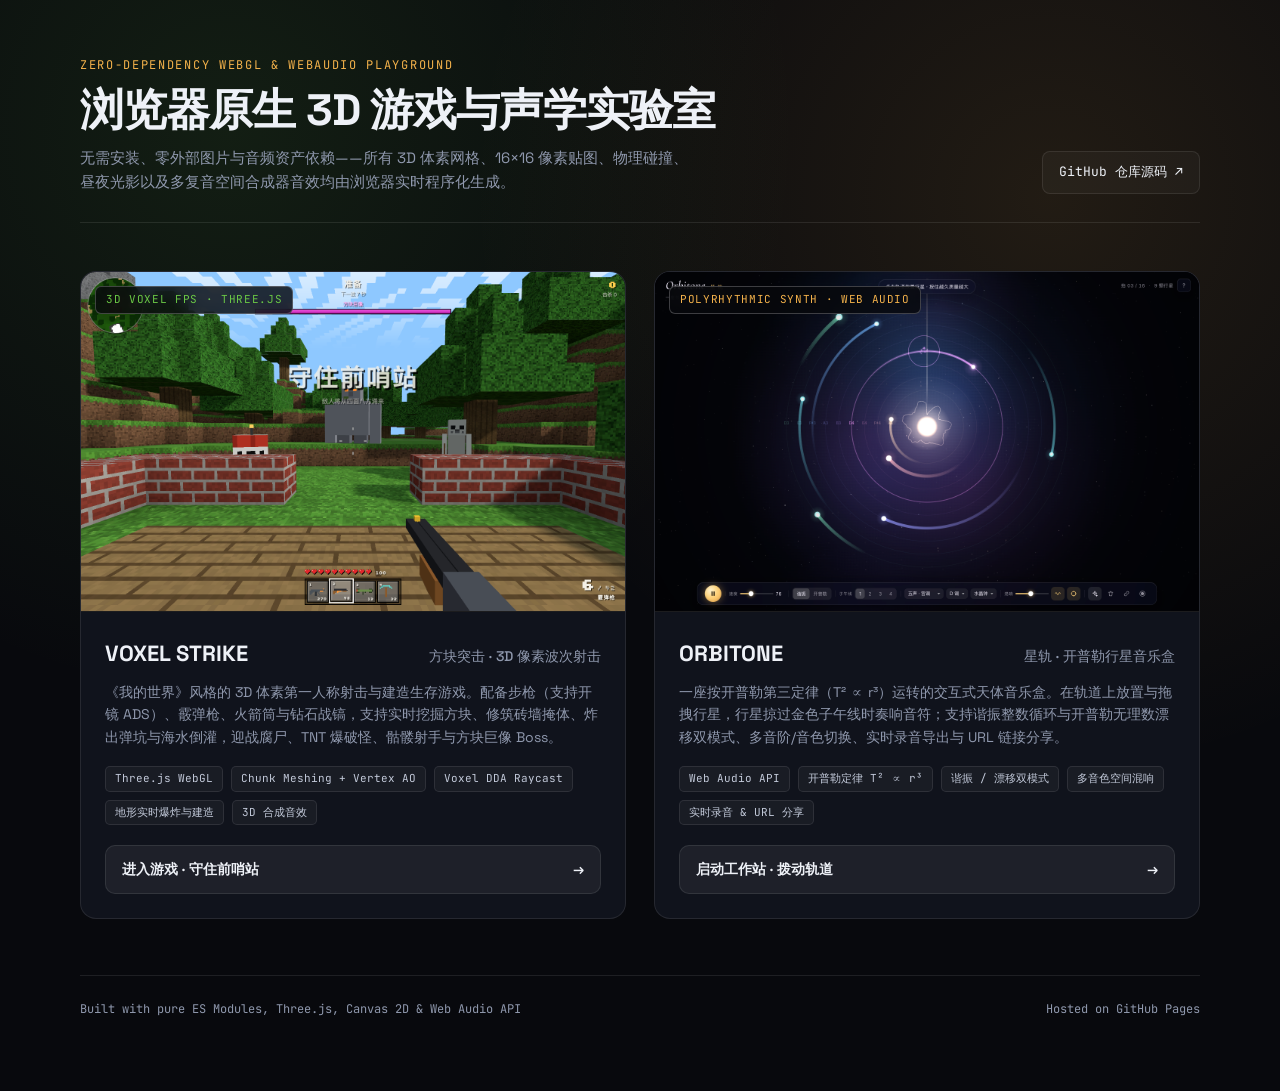
==== index.html @ 622086a9 "feat: 初始化 WebGL 与 WebAudio 互动实验室（收录 VOXEL STRIKE 方块突击 与 ORBITONE 星轨音乐盒）" ====
<!doctype html>
<html lang="zh-CN">
  <head>
    <meta charset="utf-8" />
    <meta name="viewport" content="width=device-width, initial-scale=1" />
    <title>WebGL & WebAudio Interactive Lab · 互动实验作品集</title>
    <link rel="icon" href="data:image/svg+xml,%3Csvg xmlns='http://www.w3.org/2000/svg' viewBox='0 0 16 16'%3E%3Crect width='16' height='16' rx='3' fill='%2310131c'/%3E%3Ccircle cx='8' cy='8' r='5' fill='none' stroke='%23f4b24b' stroke-width='1.5'/%3E%3Crect x='6' y='6' width='4' height='4' fill='%236bc946'/%3E%3C/svg%3E" />
    <meta
      name="description"
      content="纯前端零依赖浏览器原生互动实验室：包含 3D 体素第一人称波次射击游戏《VOXEL STRIKE · 方块突击》与欧几里得引力多节奏音乐合成器《ORBITONE》。"
    />
    <link rel="preconnect" href="https://fonts.googleapis.com" />
    <link rel="preconnect" href="https://fonts.gstatic.com" crossorigin />
    <link
      href="https://fonts.googleapis.com/css2?family=JetBrains+Mono:wght@400;600&family=Space+Grotesk:wght@500;700&display=swap"
      rel="stylesheet"
    />
    <style>
      :root {
        --bg: #08090d;
        --panel: #10131c;
        --panel-hover: #151a27;
        --border: rgba(255, 255, 255, 0.09);
        --border-bright: rgba(255, 255, 255, 0.22);
        --text: #eef1f7;
        --muted: #8f98ad;
        --green: #6bc946;
        --amber: #f4b24b;
        --cyan: #4dd4e8;
      }

      * {
        box-sizing: border-box;
        margin: 0;
        padding: 0;
      }

      body {
        min-height: 100vh;
        background:
          radial-gradient(circle at 18% 12%, rgba(107, 201, 70, 0.11), transparent 40%),
          radial-gradient(circle at 82% 18%, rgba(244, 178, 75, 0.11), transparent 42%),
          var(--bg);
        color: var(--text);
        font-family:
          'Space Grotesk',
          -apple-system,
          BlinkMacSystemFont,
          'PingFang SC',
          'Microsoft YaHei',
          sans-serif;
        line-height: 1.6;
        padding: 56px 24px 72px;
      }

      .wrap {
        max-width: 1120px;
        margin: 0 auto;
      }

      header {
        margin-bottom: 48px;
        border-bottom: 1px solid var(--border);
        padding-bottom: 28px;
        display: flex;
        flex-wrap: wrap;
        justify-content: space-between;
        align-items: flex-end;
        gap: 20px;
      }

      .eyebrow {
        font-family: 'JetBrains Mono', monospace;
        font-size: 12px;
        letter-spacing: 0.14em;
        text-transform: uppercase;
        color: var(--amber);
        margin-bottom: 10px;
      }

      h1 {
        font-size: clamp(28px, 4.5vw, 44px);
        font-weight: 700;
        letter-spacing: -0.02em;
        line-height: 1.15;
      }

      .subtitle {
        color: var(--muted);
        max-width: 620px;
        margin-top: 10px;
        font-size: 15px;
      }

      .gh-link {
        display: inline-flex;
        align-items: center;
        gap: 8px;
        padding: 10px 16px;
        border-radius: 8px;
        border: 1px solid var(--border);
        background: rgba(255, 255, 255, 0.03);
        color: var(--text);
        text-decoration: none;
        font-family: 'JetBrains Mono', monospace;
        font-size: 13px;
        transition: border-color 0.2s, background 0.2s;
      }

      .gh-link:hover {
        border-color: var(--border-bright);
        background: rgba(255, 255, 255, 0.07);
      }

      .grid {
        display: grid;
        grid-template-columns: repeat(auto-fit, minmax(340px, 1fr));
        gap: 28px;
      }

      .card {
        display: flex;
        flex-direction: column;
        background: var(--panel);
        border: 1px solid var(--border);
        border-radius: 16px;
        overflow: hidden;
        transition: transform 0.22s ease, border-color 0.22s ease, background 0.22s ease;
        text-decoration: none;
        color: inherit;
      }

      .card:hover {
        transform: translateY(-4px);
        background: var(--panel-hover);
        border-color: var(--border-bright);
      }

      .preview {
        position: relative;
        aspect-ratio: 16 / 10;
        background: #050608;
        overflow: hidden;
        border-bottom: 1px solid var(--border);
      }

      .preview img {
        width: 100%;
        height: 100%;
        object-fit: cover;
        display: block;
        transition: transform 0.35s ease;
      }

      .card:hover .preview img {
        transform: scale(1.03);
      }

      .badge {
        position: absolute;
        top: 14px;
        left: 14px;
        padding: 4px 10px;
        border-radius: 6px;
        background: rgba(8, 9, 13, 0.82);
        backdrop-filter: blur(8px);
        border: 1px solid var(--border-bright);
        font-family: 'JetBrains Mono', monospace;
        font-size: 11px;
        letter-spacing: 0.06em;
        text-transform: uppercase;
      }

      .badge.voxel {
        color: var(--green);
      }

      .badge.orbit {
        color: var(--amber);
      }

      .body {
        padding: 24px;
        display: flex;
        flex-direction: column;
        flex: 1;
      }

      .title-row {
        display: flex;
        align-items: baseline;
        justify-content: space-between;
        gap: 12px;
        margin-bottom: 10px;
      }

      .card h2 {
        font-size: 22px;
        font-weight: 700;
      }

      .card .zh {
        font-size: 14px;
        color: var(--muted);
        font-weight: 500;
      }

      .desc {
        color: var(--muted);
        font-size: 14px;
        margin-bottom: 18px;
        flex: 1;
      }

      .tags {
        display: flex;
        flex-wrap: wrap;
        gap: 8px;
        margin-bottom: 20px;
      }

      .tag {
        font-family: 'JetBrains Mono', monospace;
        font-size: 11px;
        padding: 3px 9px;
        border-radius: 5px;
        background: rgba(255, 255, 255, 0.04);
        border: 1px solid var(--border);
        color: #c2c9d9;
      }

      .cta {
        display: inline-flex;
        align-items: center;
        justify-content: space-between;
        padding: 12px 16px;
        border-radius: 10px;
        font-weight: 600;
        font-size: 14px;
        background: rgba(255, 255, 255, 0.06);
        border: 1px solid var(--border);
        transition: background 0.2s, border-color 0.2s;
      }

      .card.voxel-card:hover .cta {
        background: rgba(107, 201, 70, 0.16);
        border-color: rgba(107, 201, 70, 0.55);
        color: #d9ffca;
      }

      .card.orbit-card:hover .cta {
        background: rgba(244, 178, 75, 0.16);
        border-color: rgba(244, 178, 75, 0.55);
        color: #ffebc7;
      }

      footer {
        margin-top: 56px;
        padding-top: 24px;
        border-top: 1px solid var(--border);
        display: flex;
        flex-wrap: wrap;
        justify-content: space-between;
        gap: 12px;
        color: var(--muted);
        font-family: 'JetBrains Mono', monospace;
        font-size: 12px;
      }
    </style>
  </head>
  <body>
    <div class="wrap">
      <header>
        <div>
          <div class="eyebrow">ZERO-DEPENDENCY WEBGL &amp; WEBAUDIO PLAYGROUND</div>
          <h1>浏览器原生 3D 游戏与声学实验室</h1>
          <p class="subtitle">
            无需安装、零外部图片与音频资产依赖——所有 3D 体素网格、16×16 像素贴图、物理碰撞、昼夜光影以及多复音空间合成器音效均由浏览器实时程序化生成。
          </p>
        </div>
        <a class="gh-link" href="https://github.com/yuanyang749/webgl-playground" target="_blank" rel="noopener">
          <span>GitHub 仓库源码</span>
          <span>↗</span>
        </a>
      </header>

      <main class="grid">
        <!-- Project 1: Voxel Strike -->
        <a class="card voxel-card" href="./voxel-strike/">
          <div class="preview">
            <img src="./assets/voxel-strike.png" alt="VOXEL STRIKE · 方块突击 实机画面" loading="lazy" />
            <span class="badge voxel">3D Voxel FPS · Three.js</span>
          </div>
          <div class="body">
            <div class="title-row">
              <h2>VOXEL STRIKE</h2>
              <span class="zh">方块突击 · 3D 像素波次射击</span>
            </div>
            <p class="desc">
              《我的世界》风格的 3D 体素第一人称射击与建造生存游戏。配备步枪（支持开镜 ADS）、霰弹枪、火箭筒与钻石战镐，支持实时挖掘方块、修筑砖墙掩体、炸出弹坑与海水倒灌，迎战腐尸、TNT 爆破怪、骷髅射手与方块巨像 Boss。
            </p>
            <div class="tags">
              <span class="tag">Three.js WebGL</span>
              <span class="tag">Chunk Meshing + Vertex AO</span>
              <span class="tag">Voxel DDA Raycast</span>
              <span class="tag">地形实时爆炸与建造</span>
              <span class="tag">3D 合成音效</span>
            </div>
            <div class="cta">
              <span>进入游戏 · 守住前哨站</span>
              <span>→</span>
            </div>
          </div>
        </a>

        <!-- Project 2: Orbitone -->
        <a class="card orbit-card" href="./orbitone/">
          <div class="preview">
            <img src="./assets/orbitone.png" alt="ORBITONE · 欧几里得引力多节奏音乐合成器" loading="lazy" />
            <span class="badge orbit">Polyrhythmic Synth · Web Audio</span>
          </div>
          <div class="body">
            <div class="title-row">
              <h2>ORBITONE</h2>
              <span class="zh">星轨 · 开普勒行星音乐盒</span>
            </div>
            <p class="desc">
              一座按开普勒第三定律（T² ∝ r³）运转的交互式天体音乐盒。在轨道上放置与拖拽行星，行星掠过金色子午线时奏响音符；支持谐振整数循环与开普勒无理数漂移双模式、多音阶/音色切换、实时录音导出与 URL 链接分享。
            </p>
            <div class="tags">
              <span class="tag">Web Audio API</span>
              <span class="tag">开普勒定律 T² ∝ r³</span>
              <span class="tag">谐振 / 漂移双模式</span>
              <span class="tag">多音色空间混响</span>
              <span class="tag">实时录音 &amp; URL 分享</span>
            </div>
            <div class="cta">
              <span>启动工作站 · 拨动轨道</span>
              <span>→</span>
            </div>
          </div>
        </a>
      </main>

      <footer>
        <span>Built with pure ES Modules, Three.js, Canvas 2D &amp; Web Audio API</span>
        <span>Hosted on GitHub Pages</span>
      </footer>
    </div>
  </body>
</html>
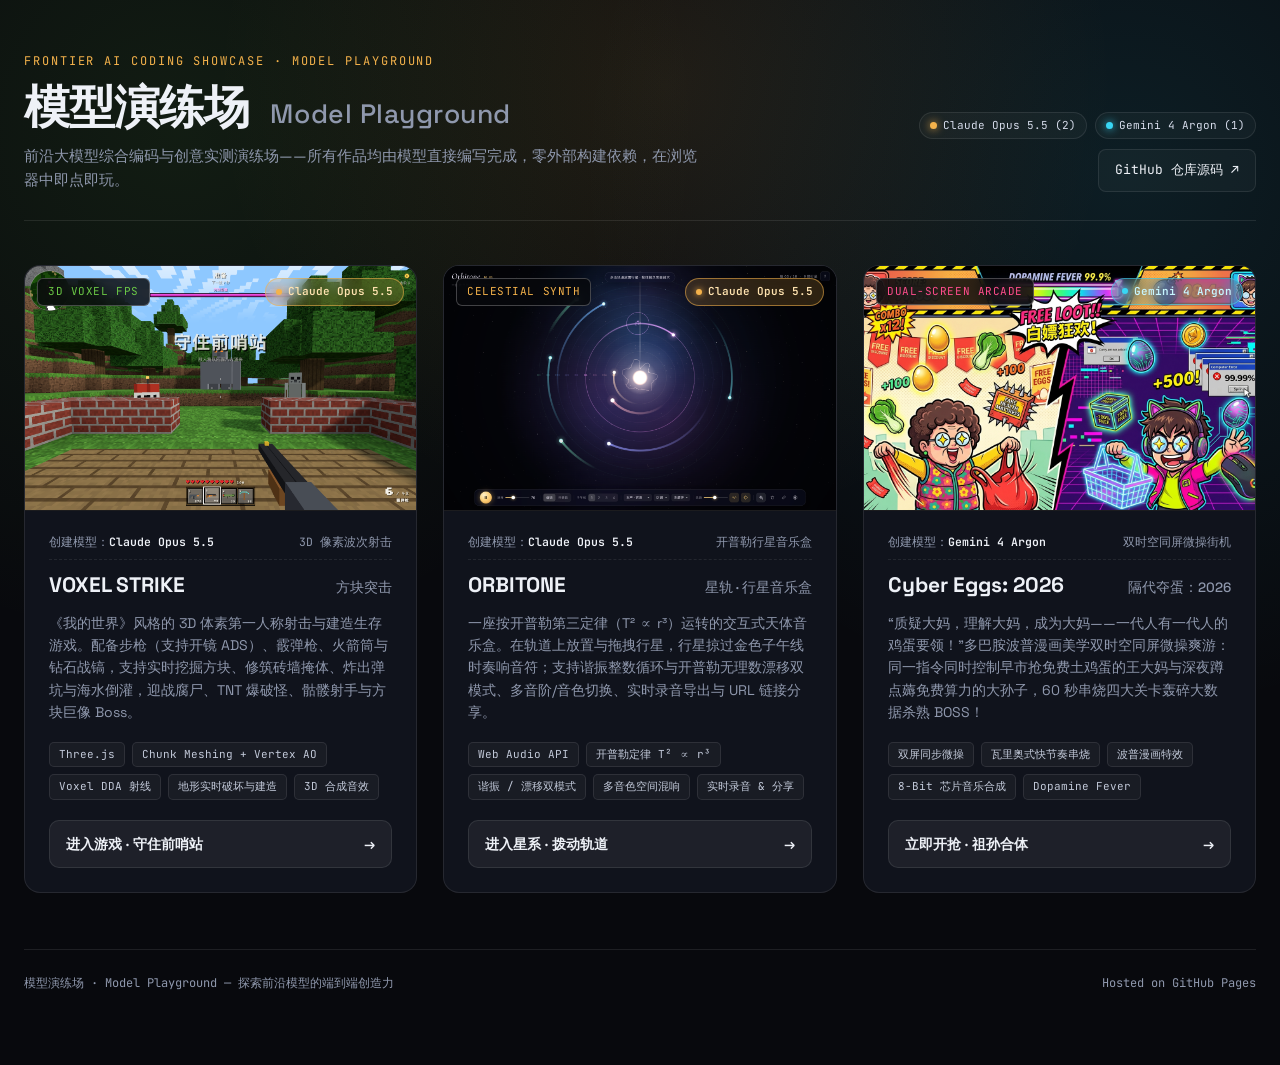
==== commit 60bfce60: "feat: 更名为模型演练场（Model Playground），整合《隔代夺蛋：2026》并在卡片中标注创建模型" ====
--- a/index.html
+++ b/index.html
@@ -3,16 +3,19 @@
   <head>
     <meta charset="utf-8" />
     <meta name="viewport" content="width=device-width, initial-scale=1" />
-    <title>WebGL & WebAudio Interactive Lab · 互动实验作品集</title>
-    <link rel="icon" href="data:image/svg+xml,%3Csvg xmlns='http://www.w3.org/2000/svg' viewBox='0 0 16 16'%3E%3Crect width='16' height='16' rx='3' fill='%2310131c'/%3E%3Ccircle cx='8' cy='8' r='5' fill='none' stroke='%23f4b24b' stroke-width='1.5'/%3E%3Crect x='6' y='6' width='4' height='4' fill='%236bc946'/%3E%3C/svg%3E" />
+    <title>模型演练场 · Model Playground</title>
+    <link
+      rel="icon"
+      href="data:image/svg+xml,%3Csvg xmlns='http://www.w3.org/2000/svg' viewBox='0 0 16 16'%3E%3Crect width='16' height='16' rx='3' fill='%2310131c'/%3E%3Ccircle cx='8' cy='8' r='5' fill='none' stroke='%23f4b24b' stroke-width='1.5'/%3E%3Crect x='6' y='6' width='4' height='4' fill='%236bc946'/%3E%3C/svg%3E"
+    />
     <meta
       name="description"
-      content="纯前端零依赖浏览器原生互动实验室：包含 3D 体素第一人称波次射击游戏《VOXEL STRIKE · 方块突击》与欧几里得引力多节奏音乐合成器《ORBITONE》。"
+      content="模型演练场（Model Playground）：汇聚由 Claude Opus 5.5 与 Gemini 4 Argon 等前沿大模型端到端打造的零依赖浏览器互动游戏与创作工具。"
     />
     <link rel="preconnect" href="https://fonts.googleapis.com" />
     <link rel="preconnect" href="https://fonts.gstatic.com" crossorigin />
     <link
-      href="https://fonts.googleapis.com/css2?family=JetBrains+Mono:wght@400;600&family=Space+Grotesk:wght@500;700&display=swap"
+      href="https://fonts.googleapis.com/css2?family=JetBrains+Mono:wght@400;600;700&family=Space+Grotesk:wght@500;700&display=swap"
       rel="stylesheet"
     />
     <style>
@@ -21,12 +24,13 @@
         --panel: #10131c;
         --panel-hover: #151a27;
         --border: rgba(255, 255, 255, 0.09);
-        --border-bright: rgba(255, 255, 255, 0.22);
+        --border-bright: rgba(255, 255, 255, 0.24);
         --text: #eef1f7;
         --muted: #8f98ad;
         --green: #6bc946;
         --amber: #f4b24b;
-        --cyan: #4dd4e8;
+        --cyan: #38d6f5;
+        --pink: #ff4d8d;
       }
 
       * {
@@ -38,8 +42,9 @@
       body {
         min-height: 100vh;
         background:
-          radial-gradient(circle at 18% 12%, rgba(107, 201, 70, 0.11), transparent 40%),
-          radial-gradient(circle at 82% 18%, rgba(244, 178, 75, 0.11), transparent 42%),
+          radial-gradient(circle at 14% 12%, rgba(107, 201, 70, 0.1), transparent 36%),
+          radial-gradient(circle at 52% 8%, rgba(244, 178, 75, 0.1), transparent 38%),
+          radial-gradient(circle at 88% 16%, rgba(56, 214, 245, 0.1), transparent 38%),
           var(--bg);
         color: var(--text);
         font-family:
@@ -50,16 +55,16 @@
           'Microsoft YaHei',
           sans-serif;
         line-height: 1.6;
-        padding: 56px 24px 72px;
+        padding: 52px 24px 72px;
       }
 
       .wrap {
-        max-width: 1120px;
+        max-width: 1240px;
         margin: 0 auto;
       }
 
       header {
-        margin-bottom: 48px;
+        margin-bottom: 44px;
         border-bottom: 1px solid var(--border);
         padding-bottom: 28px;
         display: flex;
@@ -72,24 +77,74 @@
       .eyebrow {
         font-family: 'JetBrains Mono', monospace;
         font-size: 12px;
-        letter-spacing: 0.14em;
+        letter-spacing: 0.16em;
         text-transform: uppercase;
         color: var(--amber);
         margin-bottom: 10px;
       }
 
       h1 {
-        font-size: clamp(28px, 4.5vw, 44px);
+        font-size: clamp(30px, 4.5vw, 46px);
         font-weight: 700;
         letter-spacing: -0.02em;
         line-height: 1.15;
       }
 
+      h1 span.en {
+        font-weight: 500;
+        font-size: 0.58em;
+        color: var(--muted);
+        margin-left: 10px;
+        letter-spacing: 0.02em;
+      }
+
       .subtitle {
         color: var(--muted);
-        max-width: 620px;
+        max-width: 680px;
         margin-top: 10px;
         font-size: 15px;
+      }
+
+      .header-right {
+        display: flex;
+        flex-direction: column;
+        align-items: flex-end;
+        gap: 10px;
+      }
+
+      .model-legend {
+        display: flex;
+        flex-wrap: wrap;
+        gap: 8px;
+      }
+
+      .legend-chip {
+        display: inline-flex;
+        align-items: center;
+        gap: 6px;
+        font-family: 'JetBrains Mono', monospace;
+        font-size: 11px;
+        padding: 4px 10px;
+        border-radius: 999px;
+        border: 1px solid var(--border);
+        background: rgba(255, 255, 255, 0.03);
+        color: #d6dceb;
+      }
+
+      .legend-dot {
+        width: 7px;
+        height: 7px;
+        border-radius: 50%;
+      }
+
+      .legend-dot.opus {
+        background: var(--amber);
+        box-shadow: 0 0 8px var(--amber);
+      }
+
+      .legend-dot.gemini {
+        background: var(--cyan);
+        box-shadow: 0 0 8px var(--cyan);
       }
 
       .gh-link {
@@ -114,8 +169,8 @@
 
       .grid {
         display: grid;
-        grid-template-columns: repeat(auto-fit, minmax(340px, 1fr));
-        gap: 28px;
+        grid-template-columns: repeat(auto-fit, minmax(350px, 1fr));
+        gap: 26px;
       }
 
       .card {
@@ -156,18 +211,27 @@
         transform: scale(1.03);
       }
 
+      .badge-row {
+        position: absolute;
+        top: 12px;
+        left: 12px;
+        right: 12px;
+        display: flex;
+        justify-content: space-between;
+        align-items: center;
+        gap: 8px;
+        pointer-events: none;
+      }
+
       .badge {
-        position: absolute;
-        top: 14px;
-        left: 14px;
         padding: 4px 10px;
         border-radius: 6px;
-        background: rgba(8, 9, 13, 0.82);
+        background: rgba(8, 9, 13, 0.84);
         backdrop-filter: blur(8px);
         border: 1px solid var(--border-bright);
         font-family: 'JetBrains Mono', monospace;
         font-size: 11px;
-        letter-spacing: 0.06em;
+        letter-spacing: 0.05em;
         text-transform: uppercase;
       }
 
@@ -179,28 +243,90 @@
         color: var(--amber);
       }
 
+      .badge.eggs {
+        color: var(--pink);
+      }
+
+      .model-pill {
+        display: inline-flex;
+        align-items: center;
+        gap: 6px;
+        padding: 4px 10px;
+        border-radius: 999px;
+        font-family: 'JetBrains Mono', monospace;
+        font-size: 11px;
+        font-weight: 600;
+        backdrop-filter: blur(8px);
+      }
+
+      .model-pill::before {
+        content: '';
+        width: 6px;
+        height: 6px;
+        border-radius: 50%;
+      }
+
+      .model-pill.opus {
+        background: rgba(244, 178, 75, 0.18);
+        border: 1px solid rgba(244, 178, 75, 0.55);
+        color: #ffe3b0;
+      }
+
+      .model-pill.opus::before {
+        background: var(--amber);
+        box-shadow: 0 0 6px var(--amber);
+      }
+
+      .model-pill.gemini {
+        background: rgba(56, 214, 245, 0.18);
+        border: 1px solid rgba(56, 214, 245, 0.55);
+        color: #c7f6ff;
+      }
+
+      .model-pill.gemini::before {
+        background: var(--cyan);
+        box-shadow: 0 0 6px var(--cyan);
+      }
+
       .body {
-        padding: 24px;
+        padding: 22px 24px 24px;
         display: flex;
         flex-direction: column;
         flex: 1;
       }
 
+      .model-meta {
+        display: flex;
+        align-items: center;
+        justify-content: space-between;
+        font-family: 'JetBrains Mono', monospace;
+        font-size: 11.5px;
+        color: var(--muted);
+        margin-bottom: 8px;
+        padding-bottom: 8px;
+        border-bottom: 1px dashed rgba(255, 255, 255, 0.08);
+      }
+
+      .model-meta strong {
+        color: var(--text);
+        font-weight: 600;
+      }
+
       .title-row {
         display: flex;
         align-items: baseline;
         justify-content: space-between;
-        gap: 12px;
+        gap: 10px;
         margin-bottom: 10px;
       }
 
       .card h2 {
-        font-size: 22px;
+        font-size: 21px;
         font-weight: 700;
       }
 
       .card .zh {
-        font-size: 14px;
+        font-size: 13.5px;
         color: var(--muted);
         font-weight: 500;
       }
@@ -215,7 +341,7 @@
       .tags {
         display: flex;
         flex-wrap: wrap;
-        gap: 8px;
+        gap: 7px;
         margin-bottom: 20px;
       }
 
@@ -239,7 +365,7 @@
         font-size: 14px;
         background: rgba(255, 255, 255, 0.06);
         border: 1px solid var(--border);
-        transition: background 0.2s, border-color 0.2s;
+        transition: background 0.2s, border-color 0.2s, color 0.2s;
       }
 
       .card.voxel-card:hover .cta {
@@ -252,6 +378,12 @@
         background: rgba(244, 178, 75, 0.16);
         border-color: rgba(244, 178, 75, 0.55);
         color: #ffebc7;
+      }
+
+      .card.eggs-card:hover .cta {
+        background: rgba(56, 214, 245, 0.16);
+        border-color: rgba(56, 214, 245, 0.55);
+        color: #d4f8ff;
       }
 
       footer {
@@ -272,16 +404,22 @@
     <div class="wrap">
       <header>
         <div>
-          <div class="eyebrow">ZERO-DEPENDENCY WEBGL &amp; WEBAUDIO PLAYGROUND</div>
-          <h1>浏览器原生 3D 游戏与声学实验室</h1>
+          <div class="eyebrow">FRONTIER AI CODING SHOWCASE · MODEL PLAYGROUND</div>
+          <h1>模型演练场 <span class="en">Model Playground</span></h1>
           <p class="subtitle">
-            无需安装、零外部图片与音频资产依赖——所有 3D 体素网格、16×16 像素贴图、物理碰撞、昼夜光影以及多复音空间合成器音效均由浏览器实时程序化生成。
+            前沿大模型综合编码与创意实测演练场——所有作品均由模型直接编写完成，零外部构建依赖，在浏览器中即点即玩。
           </p>
         </div>
-        <a class="gh-link" href="https://github.com/yuanyang749/webgl-playground" target="_blank" rel="noopener">
-          <span>GitHub 仓库源码</span>
-          <span>↗</span>
-        </a>
+        <div class="header-right">
+          <div class="model-legend">
+            <span class="legend-chip"><i class="legend-dot opus"></i>Claude Opus 5.5 (2)</span>
+            <span class="legend-chip"><i class="legend-dot gemini"></i>Gemini 4 Argon (1)</span>
+          </div>
+          <a class="gh-link" href="https://github.com/yuanyang749/model-playground" target="_blank" rel="noopener">
+            <span>GitHub 仓库源码</span>
+            <span>↗</span>
+          </a>
+        </div>
       </header>
 
       <main class="grid">
@@ -289,21 +427,28 @@
         <a class="card voxel-card" href="./voxel-strike/">
           <div class="preview">
             <img src="./assets/voxel-strike.png" alt="VOXEL STRIKE · 方块突击 实机画面" loading="lazy" />
-            <span class="badge voxel">3D Voxel FPS · Three.js</span>
+            <div class="badge-row">
+              <span class="badge voxel">3D Voxel FPS</span>
+              <span class="model-pill opus">Claude Opus 5.5</span>
+            </div>
           </div>
           <div class="body">
+            <div class="model-meta">
+              <span>创建模型：<strong>Claude Opus 5.5</strong></span>
+              <span>3D 像素波次射击</span>
+            </div>
             <div class="title-row">
               <h2>VOXEL STRIKE</h2>
-              <span class="zh">方块突击 · 3D 像素波次射击</span>
+              <span class="zh">方块突击</span>
             </div>
             <p class="desc">
               《我的世界》风格的 3D 体素第一人称射击与建造生存游戏。配备步枪（支持开镜 ADS）、霰弹枪、火箭筒与钻石战镐，支持实时挖掘方块、修筑砖墙掩体、炸出弹坑与海水倒灌，迎战腐尸、TNT 爆破怪、骷髅射手与方块巨像 Boss。
             </p>
             <div class="tags">
-              <span class="tag">Three.js WebGL</span>
+              <span class="tag">Three.js</span>
               <span class="tag">Chunk Meshing + Vertex AO</span>
-              <span class="tag">Voxel DDA Raycast</span>
-              <span class="tag">地形实时爆炸与建造</span>
+              <span class="tag">Voxel DDA 射线</span>
+              <span class="tag">地形实时破坏与建造</span>
               <span class="tag">3D 合成音效</span>
             </div>
             <div class="cta">
@@ -316,13 +461,20 @@
         <!-- Project 2: Orbitone -->
         <a class="card orbit-card" href="./orbitone/">
           <div class="preview">
-            <img src="./assets/orbitone.png" alt="ORBITONE · 欧几里得引力多节奏音乐合成器" loading="lazy" />
-            <span class="badge orbit">Polyrhythmic Synth · Web Audio</span>
+            <img src="./assets/orbitone.png" alt="ORBITONE · 星轨 行星音乐盒" loading="lazy" />
+            <div class="badge-row">
+              <span class="badge orbit">Celestial Synth</span>
+              <span class="model-pill opus">Claude Opus 5.5</span>
+            </div>
           </div>
           <div class="body">
+            <div class="model-meta">
+              <span>创建模型：<strong>Claude Opus 5.5</strong></span>
+              <span>开普勒行星音乐盒</span>
+            </div>
             <div class="title-row">
               <h2>ORBITONE</h2>
-              <span class="zh">星轨 · 开普勒行星音乐盒</span>
+              <span class="zh">星轨 · 行星音乐盒</span>
             </div>
             <p class="desc">
               一座按开普勒第三定律（T² ∝ r³）运转的交互式天体音乐盒。在轨道上放置与拖拽行星，行星掠过金色子午线时奏响音符；支持谐振整数循环与开普勒无理数漂移双模式、多音阶/音色切换、实时录音导出与 URL 链接分享。
@@ -332,10 +484,45 @@
               <span class="tag">开普勒定律 T² ∝ r³</span>
               <span class="tag">谐振 / 漂移双模式</span>
               <span class="tag">多音色空间混响</span>
-              <span class="tag">实时录音 &amp; URL 分享</span>
+              <span class="tag">实时录音 &amp; 分享</span>
             </div>
             <div class="cta">
-              <span>启动工作站 · 拨动轨道</span>
+              <span>进入星系 · 拨动轨道</span>
+              <span>→</span>
+            </div>
+          </div>
+        </a>
+
+        <!-- Project 3: Cyber Eggs 2026 -->
+        <a class="card eggs-card" href="./cyber-eggs/">
+          <div class="preview">
+            <img src="./assets/cyber-eggs.jpg" alt="隔代夺蛋：2026 | Cyber Eggs: Generational Rush" loading="lazy" />
+            <div class="badge-row">
+              <span class="badge eggs">Dual-Screen Arcade</span>
+              <span class="model-pill gemini">Gemini 4 Argon</span>
+            </div>
+          </div>
+          <div class="body">
+            <div class="model-meta">
+              <span>创建模型：<strong>Gemini 4 Argon</strong></span>
+              <span>双时空同屏微操街机</span>
+            </div>
+            <div class="title-row">
+              <h2>Cyber Eggs: 2026</h2>
+              <span class="zh">隔代夺蛋：2026</span>
+            </div>
+            <p class="desc">
+              “质疑大妈，理解大妈，成为大妈——一代人有一代人的鸡蛋要领！”多巴胺波普漫画美学双时空同屏微操爽游：同一指令同时控制早市抢免费土鸡蛋的王大妈与深夜蹲点薅免费算力的大孙子，60 秒串烧四大关卡轰碎大数据杀熟 BOSS！
+            </p>
+            <div class="tags">
+              <span class="tag">双屏同步微操</span>
+              <span class="tag">瓦里奥式快节奏串烧</span>
+              <span class="tag">波普漫画特效</span>
+              <span class="tag">8-Bit 芯片音乐合成</span>
+              <span class="tag">Dopamine Fever</span>
+            </div>
+            <div class="cta">
+              <span>立即开抢 · 祖孙合体</span>
               <span>→</span>
             </div>
           </div>
@@ -343,7 +530,7 @@
       </main>
 
       <footer>
-        <span>Built with pure ES Modules, Three.js, Canvas 2D &amp; Web Audio API</span>
+        <span>模型演练场 · Model Playground — 探索前沿模型的端到端创造力</span>
         <span>Hosted on GitHub Pages</span>
       </footer>
     </div>
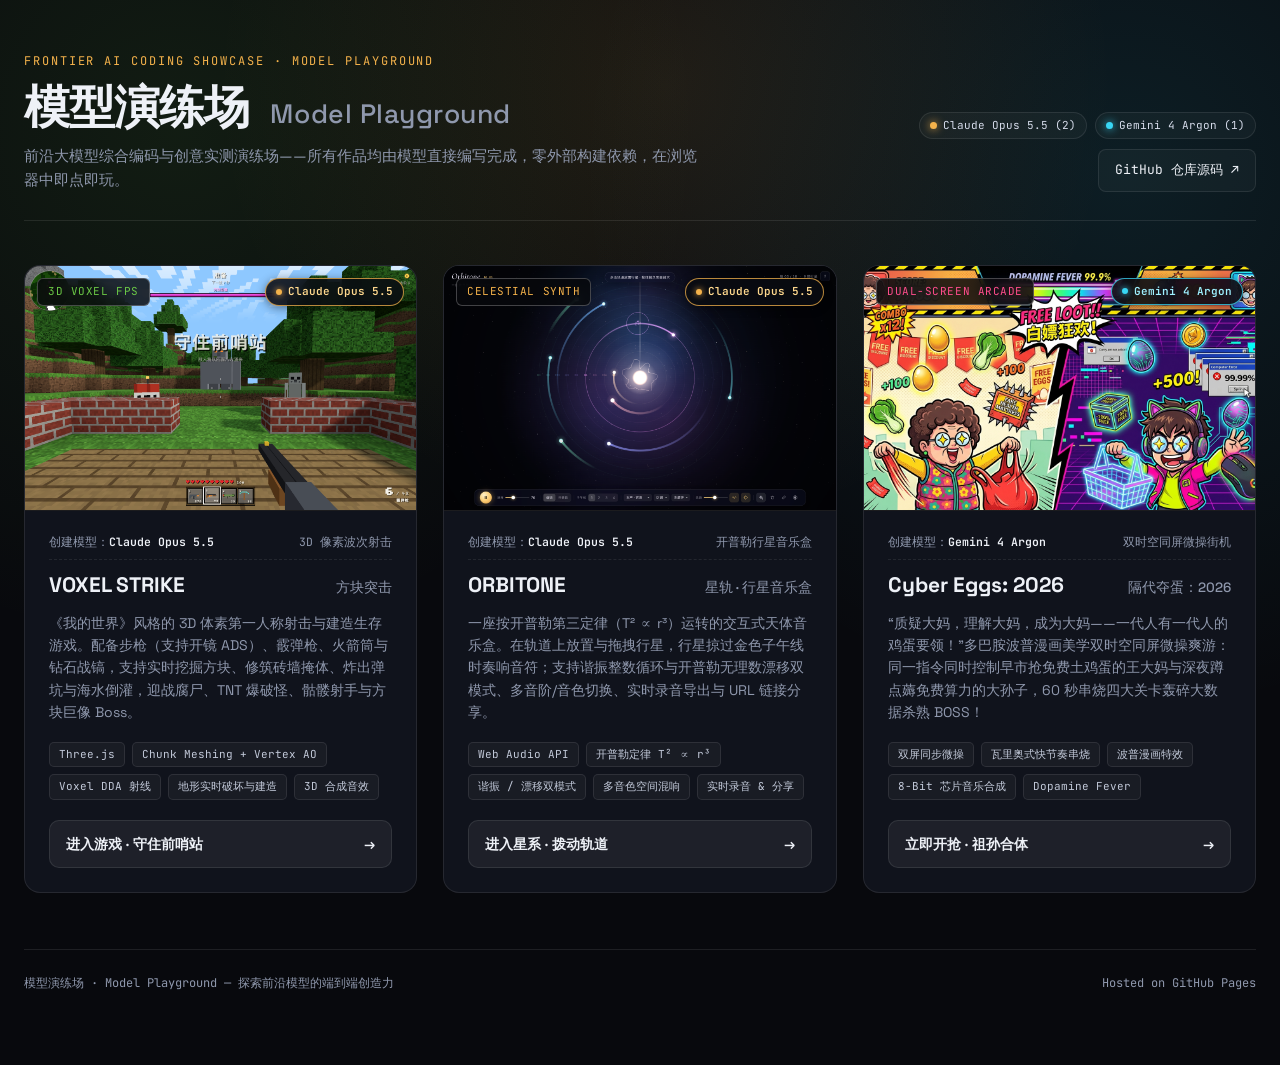
==== commit 73689b7f: "style: 提升项目卡片模型胶囊在亮色预览图上的对比度" ====
--- a/index.html
+++ b/index.html
@@ -267,9 +267,10 @@
       }
 
       .model-pill.opus {
-        background: rgba(244, 178, 75, 0.18);
-        border: 1px solid rgba(244, 178, 75, 0.55);
-        color: #ffe3b0;
+        background: rgba(10, 12, 18, 0.88);
+        border: 1px solid rgba(244, 178, 75, 0.75);
+        color: #ffd98e;
+        box-shadow: 0 2px 10px rgba(0, 0, 0, 0.45);
       }
 
       .model-pill.opus::before {
@@ -278,9 +279,10 @@
       }
 
       .model-pill.gemini {
-        background: rgba(56, 214, 245, 0.18);
-        border: 1px solid rgba(56, 214, 245, 0.55);
-        color: #c7f6ff;
+        background: rgba(10, 12, 18, 0.88);
+        border: 1px solid rgba(56, 214, 245, 0.75);
+        color: #9ef0ff;
+        box-shadow: 0 2px 10px rgba(0, 0, 0, 0.45);
       }
 
       .model-pill.gemini::before {
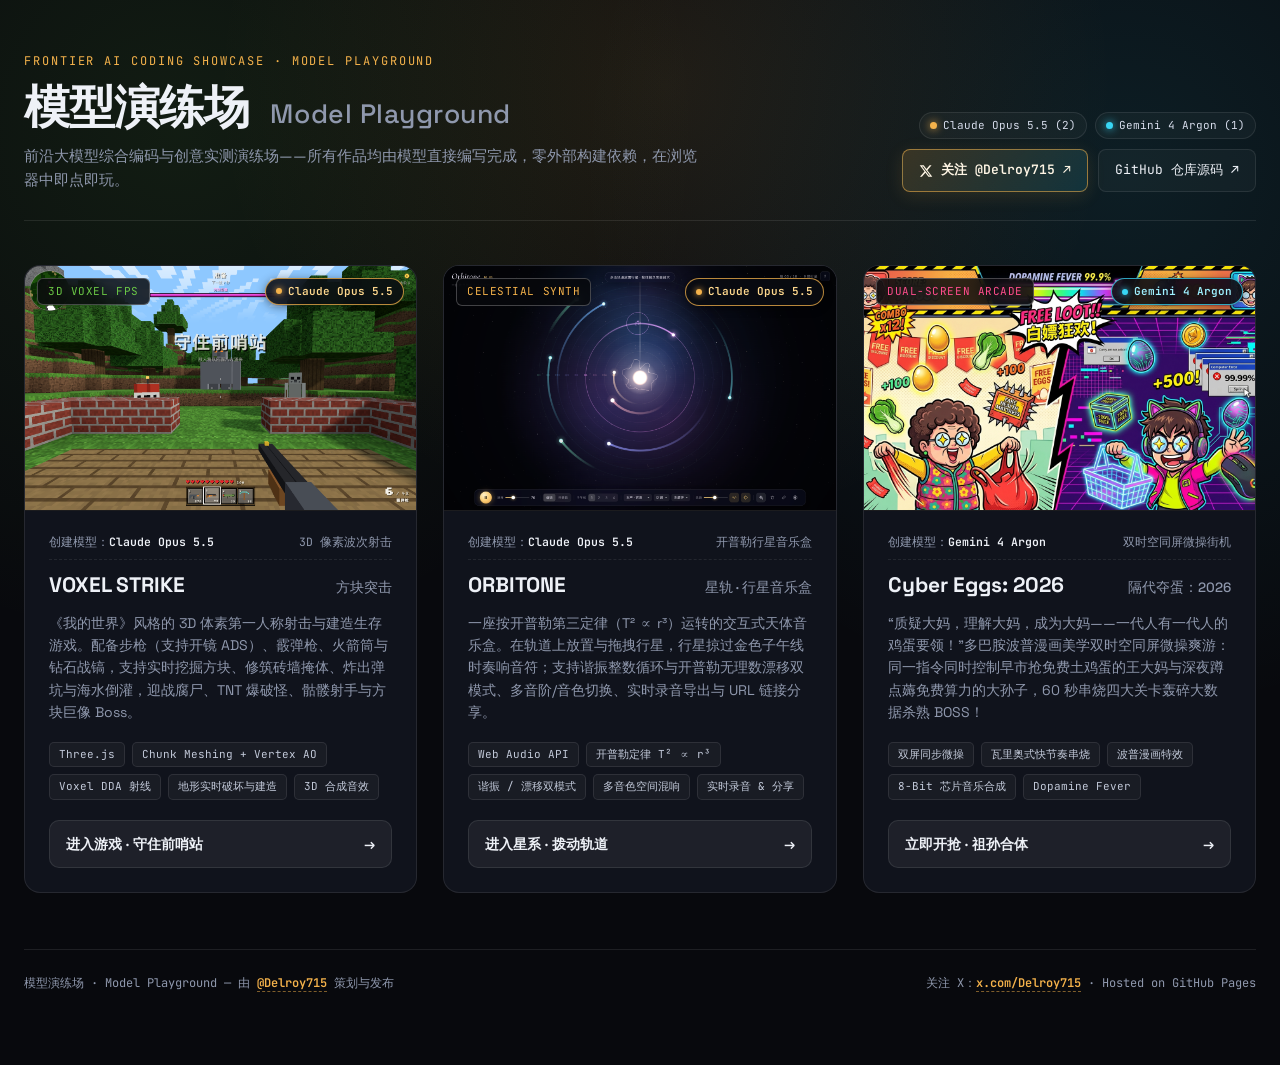
==== commit e4815cff: "feat: 页面新增 X 账号 (@Delroy715) 推广链接" ====
--- a/index.html
+++ b/index.html
@@ -147,22 +147,56 @@
         box-shadow: 0 0 8px var(--cyan);
       }
 
+      .header-links {
+        display: flex;
+        flex-wrap: wrap;
+        align-items: center;
+        gap: 10px;
+      }
+
+      .x-link,
       .gh-link {
         display: inline-flex;
         align-items: center;
         gap: 8px;
         padding: 10px 16px;
         border-radius: 8px;
+        color: var(--text);
+        text-decoration: none;
+        font-family: 'JetBrains Mono', monospace;
+        font-size: 13px;
+        transition: transform 0.18s ease, border-color 0.2s, background 0.2s, box-shadow 0.2s;
+      }
+
+      .x-link {
+        font-weight: 600;
+        border: 1px solid rgba(244, 178, 75, 0.55);
+        background: linear-gradient(135deg, rgba(244, 178, 75, 0.16), rgba(56, 214, 245, 0.12));
+        color: #fff6e5;
+        box-shadow: 0 4px 18px rgba(244, 178, 75, 0.12);
+      }
+
+      .x-link:hover {
+        transform: translateY(-1px);
+        border-color: rgba(244, 178, 75, 0.9);
+        background: linear-gradient(135deg, rgba(244, 178, 75, 0.26), rgba(56, 214, 245, 0.2));
+        box-shadow: 0 6px 22px rgba(244, 178, 75, 0.22);
+      }
+
+      .x-link svg {
+        width: 14px;
+        height: 14px;
+        fill: currentColor;
+        flex-shrink: 0;
+      }
+
+      .gh-link {
         border: 1px solid var(--border);
         background: rgba(255, 255, 255, 0.03);
-        color: var(--text);
-        text-decoration: none;
-        font-family: 'JetBrains Mono', monospace;
-        font-size: 13px;
-        transition: border-color 0.2s, background 0.2s;
       }
 
       .gh-link:hover {
+        transform: translateY(-1px);
         border-color: var(--border-bright);
         background: rgba(255, 255, 255, 0.07);
       }
@@ -395,10 +429,24 @@
         display: flex;
         flex-wrap: wrap;
         justify-content: space-between;
+        align-items: center;
         gap: 12px;
         color: var(--muted);
         font-family: 'JetBrains Mono', monospace;
         font-size: 12px;
+      }
+
+      .footer-x {
+        color: var(--amber);
+        text-decoration: none;
+        font-weight: 600;
+        border-bottom: 1px dashed rgba(244, 178, 75, 0.5);
+        transition: color 0.2s, border-color 0.2s;
+      }
+
+      .footer-x:hover {
+        color: #ffe3b0;
+        border-color: #ffe3b0;
       }
     </style>
   </head>
@@ -417,10 +465,19 @@
             <span class="legend-chip"><i class="legend-dot opus"></i>Claude Opus 5.5 (2)</span>
             <span class="legend-chip"><i class="legend-dot gemini"></i>Gemini 4 Argon (1)</span>
           </div>
-          <a class="gh-link" href="https://github.com/yuanyang749/model-playground" target="_blank" rel="noopener">
-            <span>GitHub 仓库源码</span>
-            <span>↗</span>
-          </a>
+          <div class="header-links">
+            <a class="x-link" href="https://x.com/Delroy715" target="_blank" rel="noopener">
+              <svg viewBox="0 0 24 24" aria-hidden="true">
+                <path d="M18.244 2.25h3.308l-7.227 8.26 8.502 11.24H16.17l-5.214-6.817L4.99 21.75H1.68l7.73-8.835L1.254 2.25H8.08l4.713 6.231zm-1.161 17.52h1.833L7.084 4.126H5.117z" />
+              </svg>
+              <span>关注 @Delroy715</span>
+              <span>↗</span>
+            </a>
+            <a class="gh-link" href="https://github.com/yuanyang749/model-playground" target="_blank" rel="noopener">
+              <span>GitHub 仓库源码</span>
+              <span>↗</span>
+            </a>
+          </div>
         </div>
       </header>
 
@@ -532,8 +589,8 @@
       </main>
 
       <footer>
-        <span>模型演练场 · Model Playground — 探索前沿模型的端到端创造力</span>
-        <span>Hosted on GitHub Pages</span>
+        <span>模型演练场 · Model Playground — 由 <a class="footer-x" href="https://x.com/Delroy715" target="_blank" rel="noopener">@Delroy715</a> 策划与发布</span>
+        <span>关注 X：<a class="footer-x" href="https://x.com/Delroy715" target="_blank" rel="noopener">x.com/Delroy715</a> · Hosted on GitHub Pages</span>
       </footer>
     </div>
   </body>
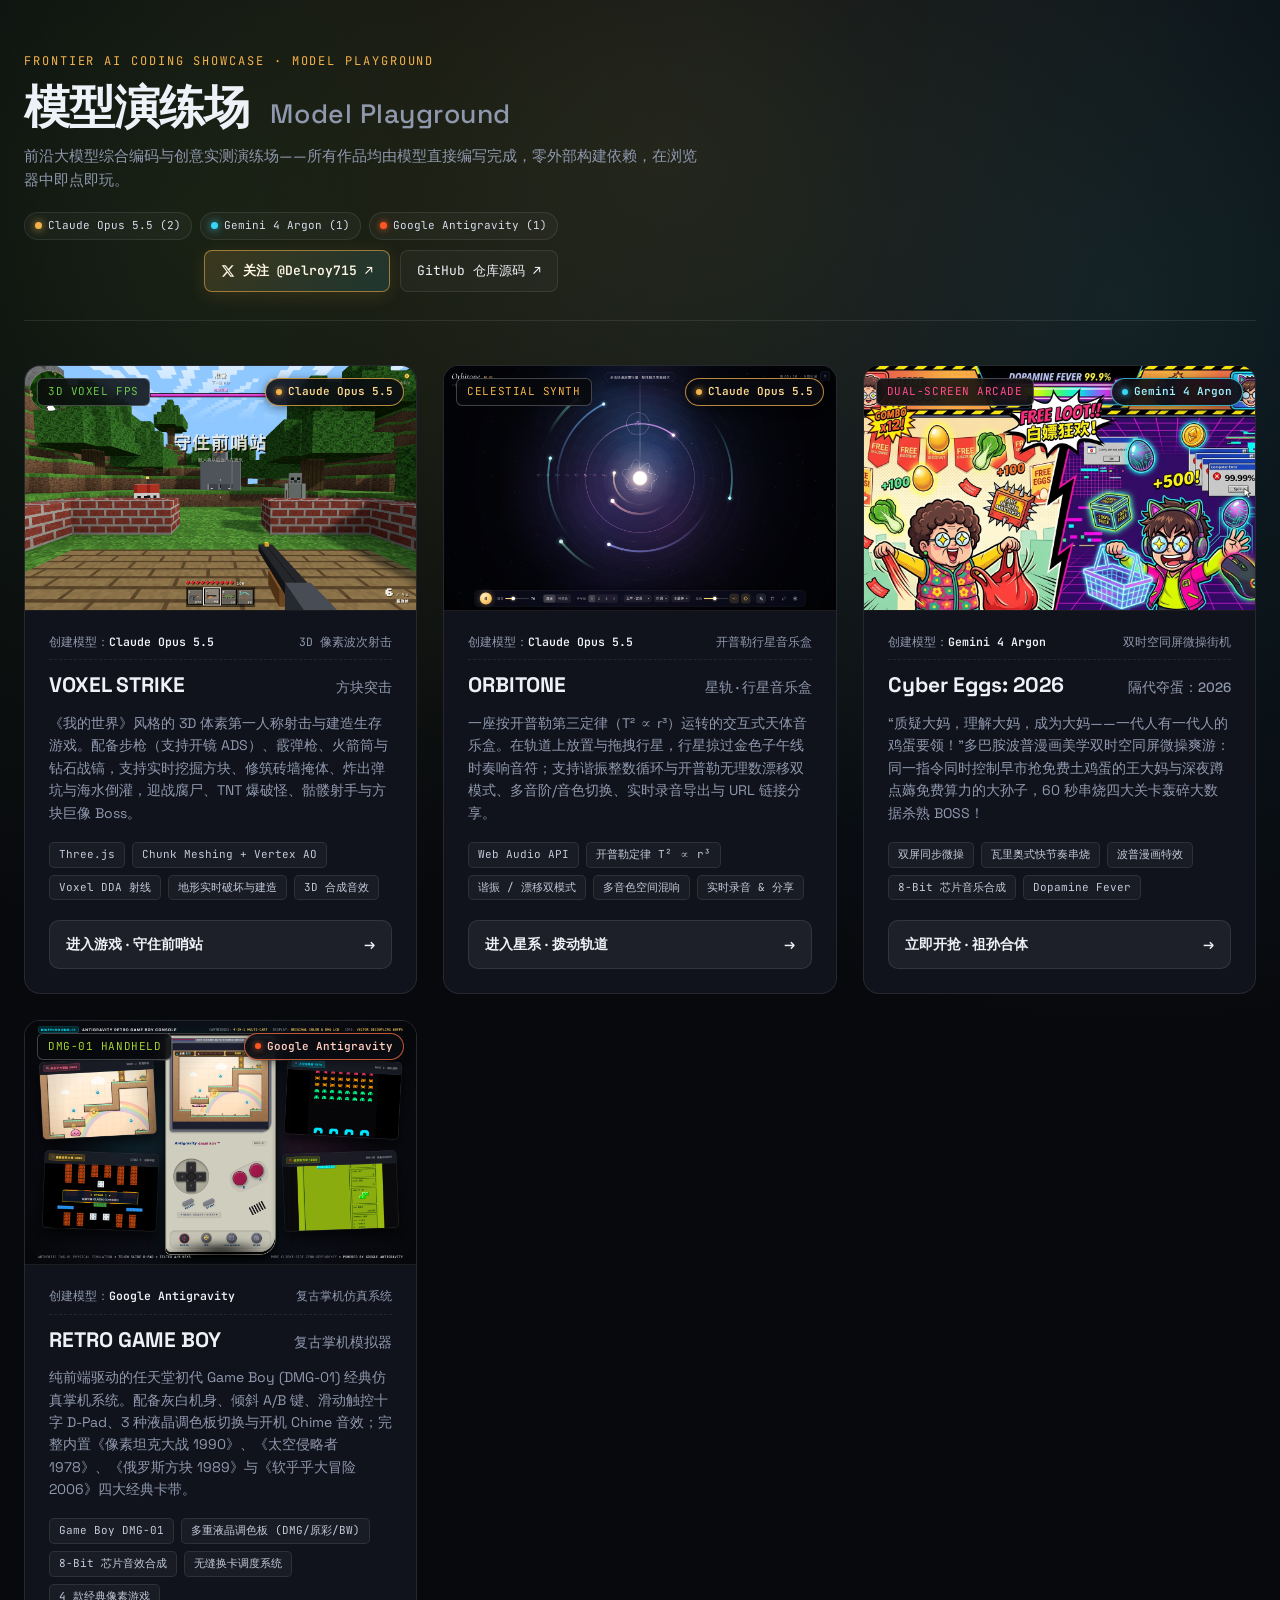
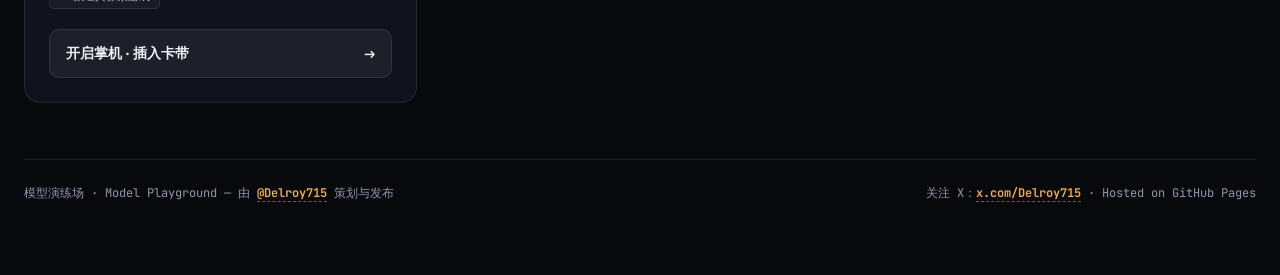
==== commit 2f17fe51: "feat: 收录 Antigravity 复古掌机模拟器 (Retro Game Boy) 与四合一经典卡带生态 - 集成 DMG-01 仿真机身、滑动式 D-Pad、倾斜 A/B 键、3 种调色板与" ====
--- a/index.html
+++ b/index.html
@@ -281,6 +281,10 @@
         color: var(--pink);
       }
 
+      .badge.gameboy {
+        color: #a4d334;
+      }
+
       .model-pill {
         display: inline-flex;
         align-items: center;
@@ -322,6 +326,23 @@
       .model-pill.gemini::before {
         background: var(--cyan);
         box-shadow: 0 0 6px var(--cyan);
+      }
+
+      .model-pill.antigravity {
+        background: rgba(10, 12, 18, 0.88);
+        border: 1px solid rgba(255, 112, 67, 0.75);
+        color: #ffccbc;
+        box-shadow: 0 2px 10px rgba(0, 0, 0, 0.45);
+      }
+
+      .model-pill.antigravity::before {
+        background: #ff5722;
+        box-shadow: 0 0 6px #ff5722;
+      }
+
+      .legend-dot.antigravity {
+        background: #ff5722;
+        box-shadow: 0 0 6px #ff5722;
       }
 
       .body {
@@ -420,6 +441,12 @@
         background: rgba(56, 214, 245, 0.16);
         border-color: rgba(56, 214, 245, 0.55);
         color: #d4f8ff;
+      }
+
+      .card.gameboy-card:hover .cta {
+        background: rgba(164, 211, 52, 0.16);
+        border-color: rgba(164, 211, 52, 0.55);
+        color: #ebffad;
       }
 
       footer {
@@ -464,6 +491,7 @@
           <div class="model-legend">
             <span class="legend-chip"><i class="legend-dot opus"></i>Claude Opus 5.5 (2)</span>
             <span class="legend-chip"><i class="legend-dot gemini"></i>Gemini 4 Argon (1)</span>
+            <span class="legend-chip"><i class="legend-dot antigravity"></i>Google Antigravity (1)</span>
           </div>
           <div class="header-links">
             <a class="x-link" href="https://x.com/Delroy715" target="_blank" rel="noopener">
@@ -586,6 +614,41 @@
             </div>
           </div>
         </a>
+
+        <!-- Project 4: Retro Game Boy Console -->
+        <a class="card gameboy-card" href="./retro-gameboy/">
+          <div class="preview">
+            <img src="./assets/retro-gameboy.png" alt="RETRO GAME BOY · 复古掌机模拟器 实机画面" loading="lazy" />
+            <div class="badge-row">
+              <span class="badge gameboy">DMG-01 Handheld</span>
+              <span class="model-pill antigravity">Google Antigravity</span>
+            </div>
+          </div>
+          <div class="body">
+            <div class="model-meta">
+              <span>创建模型：<strong>Google Antigravity</strong></span>
+              <span>复古掌机仿真系统</span>
+            </div>
+            <div class="title-row">
+              <h2>RETRO GAME BOY</h2>
+              <span class="zh">复古掌机模拟器</span>
+            </div>
+            <p class="desc">
+              纯前端驱动的任天堂初代 Game Boy (DMG-01) 经典仿真掌机系统。配备灰白机身、倾斜 A/B 键、滑动触控十字 D-Pad、3 种液晶调色板切换与开机 Chime 音效；完整内置《像素坦克大战 1990》、《太空侵略者 1978》、《俄罗斯方块 1989》与《软乎乎大冒险 2006》四大经典卡带。
+            </p>
+            <div class="tags">
+              <span class="tag">Game Boy DMG-01</span>
+              <span class="tag">多重液晶调色板 (DMG/原彩/BW)</span>
+              <span class="tag">8-Bit 芯片音效合成</span>
+              <span class="tag">无缝换卡调度系统</span>
+              <span class="tag">4 款经典像素游戏</span>
+            </div>
+            <div class="cta">
+              <span>开启掌机 · 插入卡带</span>
+              <span>→</span>
+            </div>
+          </div>
+        </a>
       </main>
 
       <footer>
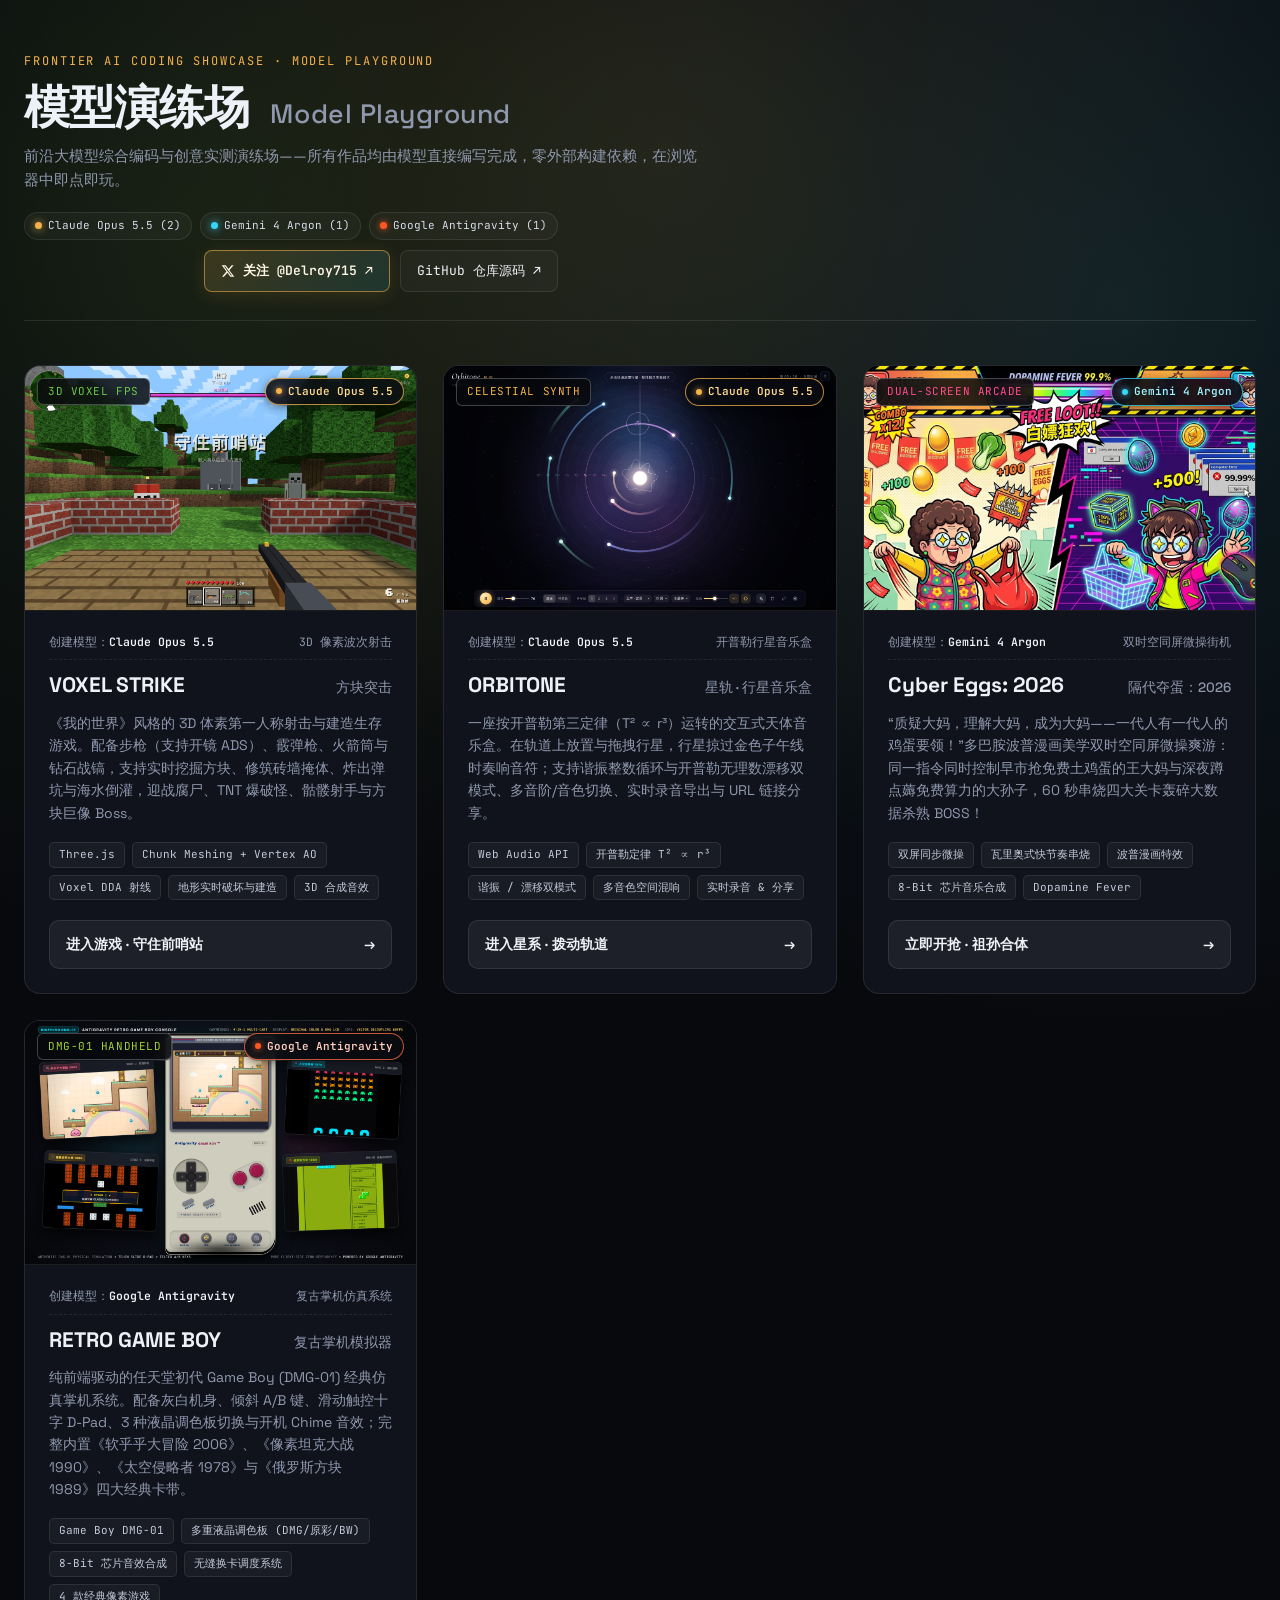
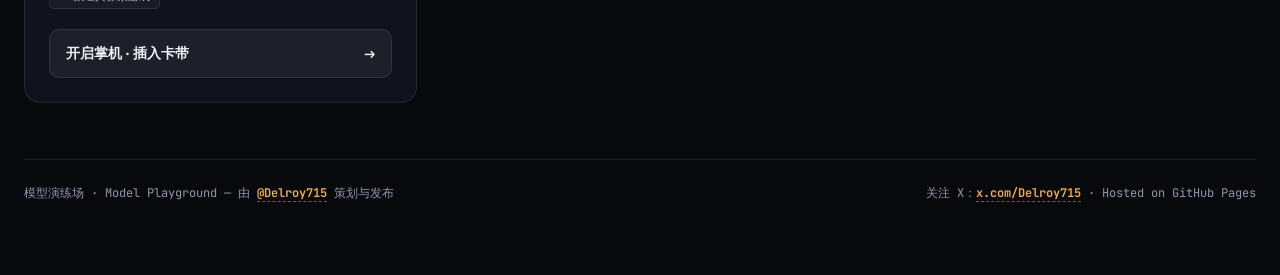
==== commit 1fdb27ac: "feat: 将《软乎乎大冒险 2006》设为 Game Boy 默认首选 ROM 01 - 掌机多卡带菜单将《软乎乎大冒险 2006》置于首位（ROM 01） - 更新 console.js 默认卡带" ====
--- a/index.html
+++ b/index.html
@@ -634,7 +634,7 @@
               <span class="zh">复古掌机模拟器</span>
             </div>
             <p class="desc">
-              纯前端驱动的任天堂初代 Game Boy (DMG-01) 经典仿真掌机系统。配备灰白机身、倾斜 A/B 键、滑动触控十字 D-Pad、3 种液晶调色板切换与开机 Chime 音效；完整内置《像素坦克大战 1990》、《太空侵略者 1978》、《俄罗斯方块 1989》与《软乎乎大冒险 2006》四大经典卡带。
+              纯前端驱动的任天堂初代 Game Boy (DMG-01) 经典仿真掌机系统。配备灰白机身、倾斜 A/B 键、滑动触控十字 D-Pad、3 种液晶调色板切换与开机 Chime 音效；完整内置《软乎乎大冒险 2006》、《像素坦克大战 1990》、《太空侵略者 1978》与《俄罗斯方块 1989》四大经典卡带。
             </p>
             <div class="tags">
               <span class="tag">Game Boy DMG-01</span>
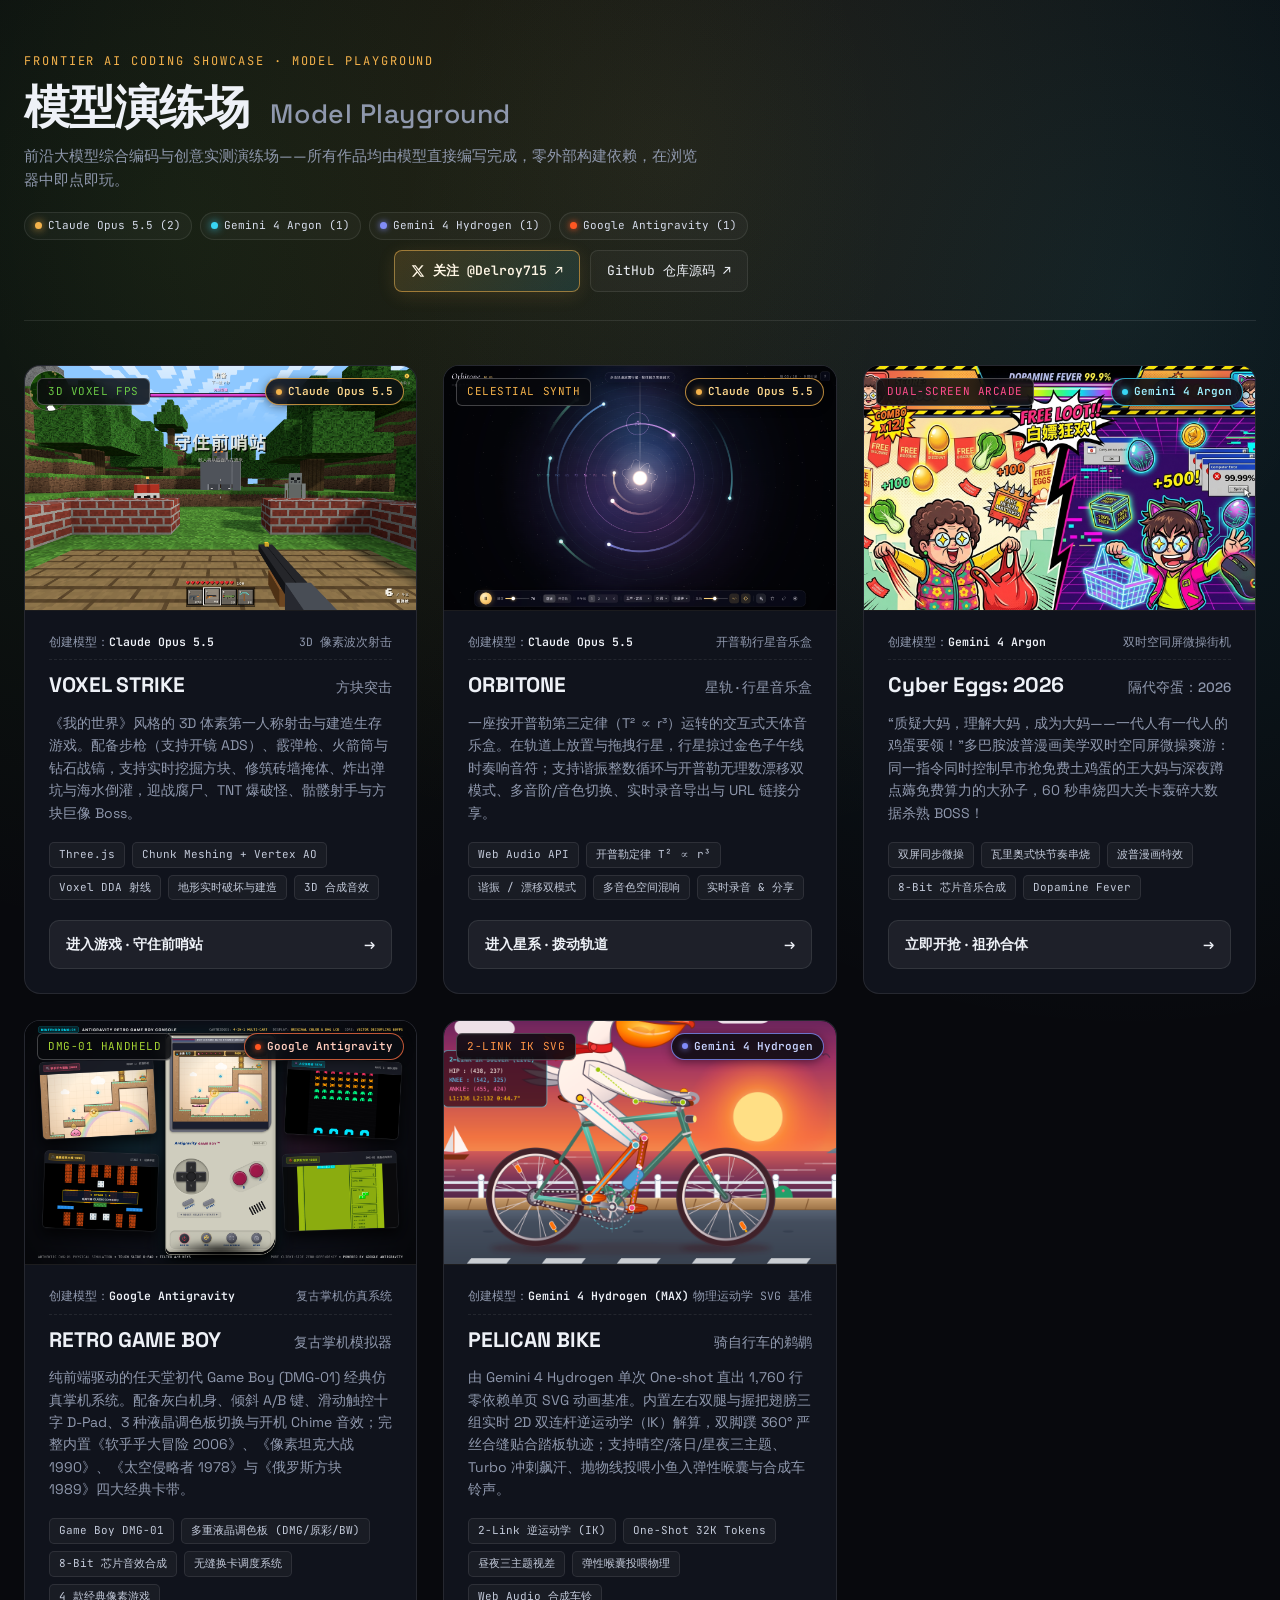
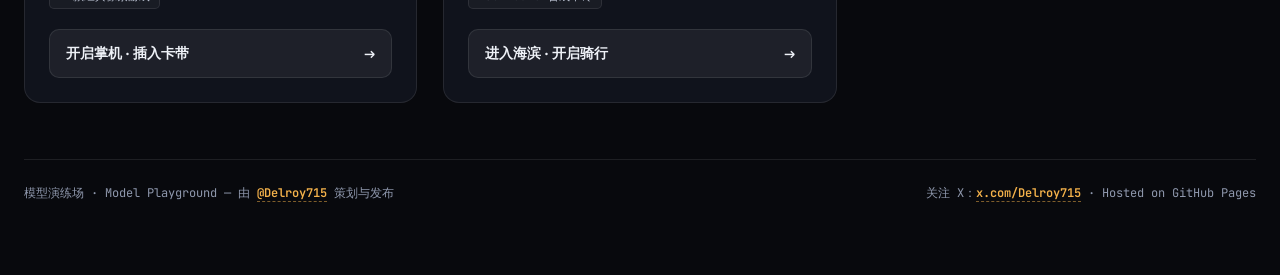
==== commit 946084bf: "feat: 收录 Gemini 4 Hydrogen (MAX) 端到端直出的《骑自行车的鹈鹕》2D 逆运动学 SVG 动画基准" ====
--- a/index.html
+++ b/index.html
@@ -10,7 +10,7 @@
     />
     <meta
       name="description"
-      content="模型演练场（Model Playground）：汇聚由 Claude Opus 5.5 与 Gemini 4 Argon 等前沿大模型端到端打造的零依赖浏览器互动游戏与创作工具。"
+      content="模型演练场（Model Playground）：汇聚由 Claude Opus 5.5、Gemini 4 Argon 与 Gemini 4 Hydrogen 等前沿大模型端到端打造的零依赖浏览器互动游戏与创作工具。"
     />
     <link rel="preconnect" href="https://fonts.googleapis.com" />
     <link rel="preconnect" href="https://fonts.gstatic.com" crossorigin />
@@ -285,6 +285,10 @@
         color: #a4d334;
       }
 
+      .badge.pelican {
+        color: #ff9447;
+      }
+
       .model-pill {
         display: inline-flex;
         align-items: center;
@@ -343,6 +347,23 @@
       .legend-dot.antigravity {
         background: #ff5722;
         box-shadow: 0 0 6px #ff5722;
+      }
+
+      .model-pill.hydrogen {
+        background: rgba(10, 12, 18, 0.88);
+        border: 1px solid rgba(129, 140, 248, 0.8);
+        color: #c7d2fe;
+        box-shadow: 0 2px 10px rgba(0, 0, 0, 0.45);
+      }
+
+      .model-pill.hydrogen::before {
+        background: #818cf8;
+        box-shadow: 0 0 6px #818cf8;
+      }
+
+      .legend-dot.hydrogen {
+        background: #818cf8;
+        box-shadow: 0 0 6px #818cf8;
       }
 
       .body {
@@ -447,6 +468,12 @@
         background: rgba(164, 211, 52, 0.16);
         border-color: rgba(164, 211, 52, 0.55);
         color: #ebffad;
+      }
+
+      .card.pelican-card:hover .cta {
+        background: rgba(129, 140, 248, 0.16);
+        border-color: rgba(129, 140, 248, 0.55);
+        color: #e0e7ff;
       }
 
       footer {
@@ -491,6 +518,7 @@
           <div class="model-legend">
             <span class="legend-chip"><i class="legend-dot opus"></i>Claude Opus 5.5 (2)</span>
             <span class="legend-chip"><i class="legend-dot gemini"></i>Gemini 4 Argon (1)</span>
+            <span class="legend-chip"><i class="legend-dot hydrogen"></i>Gemini 4 Hydrogen (1)</span>
             <span class="legend-chip"><i class="legend-dot antigravity"></i>Google Antigravity (1)</span>
           </div>
           <div class="header-links">
@@ -649,6 +677,41 @@
             </div>
           </div>
         </a>
+
+        <!-- Project 5: Pelican Bike -->
+        <a class="card pelican-card" href="./pelican-bike/">
+          <div class="preview">
+            <img src="./assets/pelican-bike.png" alt="PELICAN BIKE · 骑自行车的鹈鹕 2D 逆运动学 SVG 动画" loading="lazy" />
+            <div class="badge-row">
+              <span class="badge pelican">2-Link IK SVG</span>
+              <span class="model-pill hydrogen">Gemini 4 Hydrogen</span>
+            </div>
+          </div>
+          <div class="body">
+            <div class="model-meta">
+              <span>创建模型：<strong>Gemini 4 Hydrogen (MAX)</strong></span>
+              <span>物理运动学 SVG 基准</span>
+            </div>
+            <div class="title-row">
+              <h2>PELICAN BIKE</h2>
+              <span class="zh">骑自行车的鹈鹕</span>
+            </div>
+            <p class="desc">
+              由 Gemini 4 Hydrogen 单次 One-shot 直出 1,760 行零依赖单页 SVG 动画基准。内置左右双腿与握把翅膀三组实时 2D 双连杆逆运动学（IK）解算，双脚蹼 360° 严丝合缝贴合踏板轨迹；支持晴空/落日/星夜三主题、Turbo 冲刺飙汗、抛物线投喂小鱼入弹性喉囊与合成车铃声。
+            </p>
+            <div class="tags">
+              <span class="tag">2-Link 逆运动学 (IK)</span>
+              <span class="tag">One-Shot 32K Tokens</span>
+              <span class="tag">昼夜三主题视差</span>
+              <span class="tag">弹性喉囊投喂物理</span>
+              <span class="tag">Web Audio 合成车铃</span>
+            </div>
+            <div class="cta">
+              <span>进入海滨 · 开启骑行</span>
+              <span>→</span>
+            </div>
+          </div>
+        </a>
       </main>
 
       <footer>
